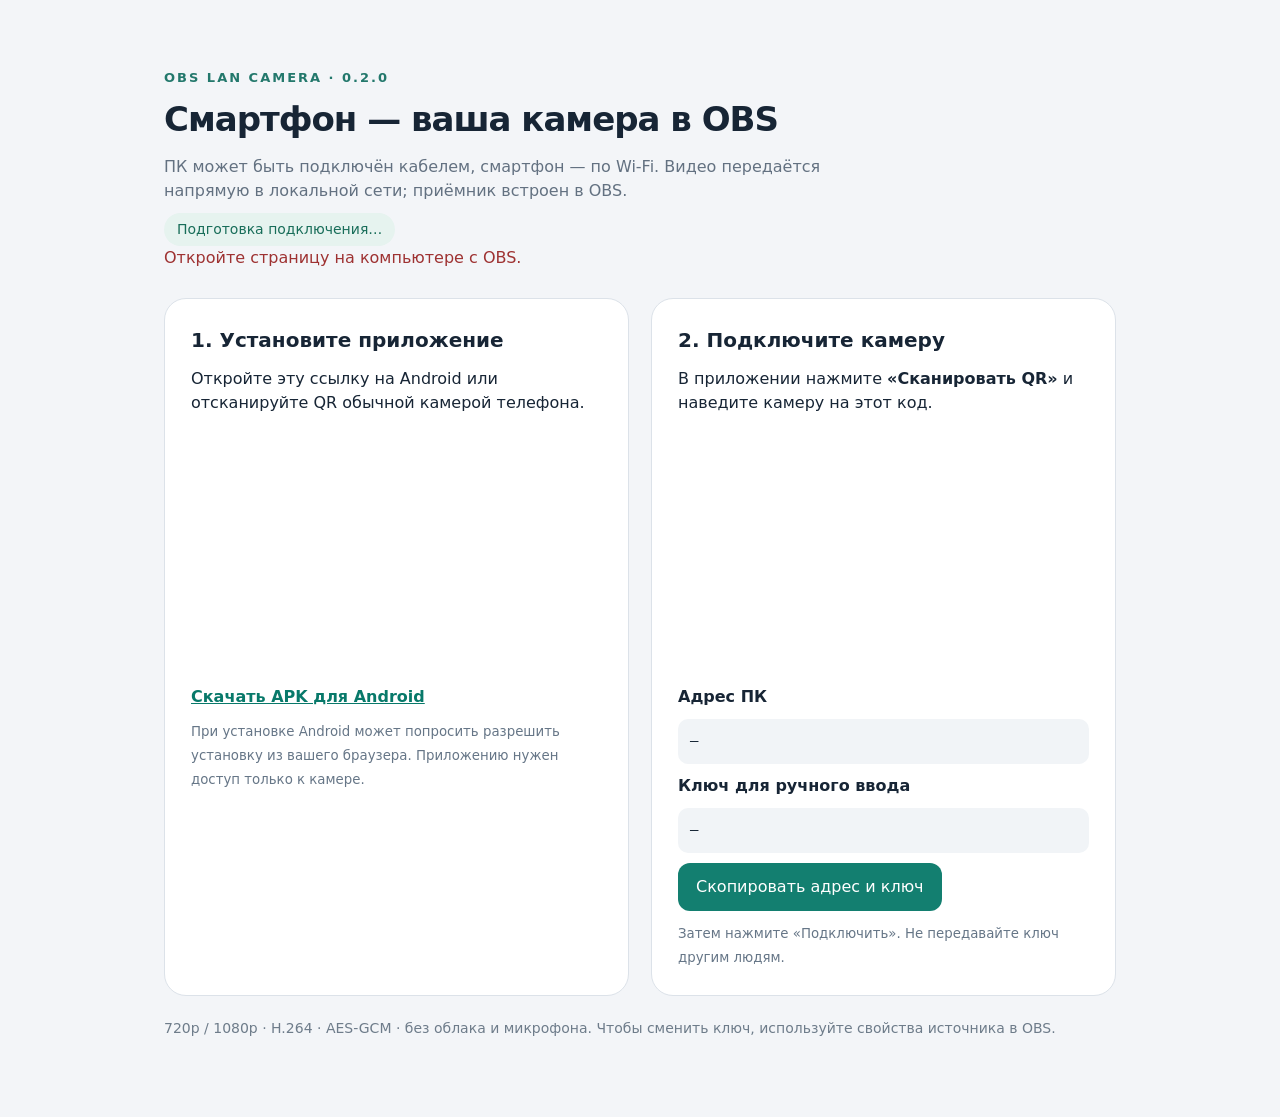
==== plugin/data/pair.html @ 498dae43 "Add OBS LAN Camera 0.2.0 with Android sender, installer and GitHub updates" ====
<!doctype html><html lang="ru"><meta charset="utf-8"><meta name="viewport" content="width=device-width,initial-scale=1"><title>OBS LAN Camera — подключение</title>
<style>*{box-sizing:border-box}body{margin:0;background:#f3f5f8;color:#172535;font:16px/1.5 system-ui,sans-serif}main{max-width:1000px;margin:44px auto;padding:24px}h1{font-size:34px;letter-spacing:-1px;margin:6px 0}.eyebrow{font-size:13px;color:#23786c;letter-spacing:2px;font-weight:700}.sub{color:#637181;max-width:680px}.grid{display:grid;grid-template-columns:1fr 1fr;gap:22px;margin-top:28px}.card{background:white;border:1px solid #dce2e9;border-radius:22px;padding:26px}h2{font-size:20px;margin:0 0 12px}p{margin:10px 0}.qr{background:white;min-height:230px;margin:20px auto;width:230px}.qr img{width:100%;height:auto}a{color:#08796a;font-weight:600}.pill{display:inline-block;background:#e6f3ef;border-radius:20px;padding:6px 13px;color:#186d59;font-size:14px}.code{background:#f1f4f7;border-radius:10px;padding:12px;word-break:break-all;font:14px/1.5 monospace;user-select:all}small{color:#667687}button{background:#137f70;border:0;color:#fff;padding:12px 18px;border-radius:12px;cursor:pointer;font:inherit}.foot{margin-top:22px;color:#6e7c8a;font-size:14px}#error{color:#9e3232}@media(max-width:650px){main{margin:12px auto;padding:16px}.grid{grid-template-columns:1fr}h1{font-size:28px}}</style>
<main><div class="eyebrow">OBS LAN CAMERA · 0.2.0</div><h1>Смартфон — ваша камера в OBS</h1><p class="sub">ПК может быть подключён кабелем, смартфон — по Wi-Fi. Видео передаётся напрямую в локальной сети; приёмник встроен в OBS.</p><span class="pill" id="state">Подготовка подключения…</span><div id="error"></div><div class="grid"><section class="card"><h2>1. Установите приложение</h2><p>Откройте эту ссылку на Android или отсканируйте QR обычной камерой телефона.</p><div class="qr" id="downloadqr"></div><p><a id="download" href="/app.apk">Скачать APK для Android</a></p><small>При установке Android может попросить разрешить установку из вашего браузера. Приложению нужен доступ только к камере.</small></section><section class="card"><h2>2. Подключите камеру</h2><p>В приложении нажмите <b>«Сканировать QR»</b> и наведите камеру на этот код.</p><div class="qr" id="pairqr"></div><p><b>Адрес ПК</b></p><div class="code" id="address">—</div><p><b>Ключ для ручного ввода</b></p><div class="code" id="token">—</div><p><button id="copy">Скопировать адрес и ключ</button></p><small>Затем нажмите «Подключить». Не передавайте ключ другим людям.</small></section></div><p class="foot">720p / 1080p · H.264 · AES-GCM · без облака и микрофона. Чтобы сменить ключ, используйте свойства источника в OBS.</p></main><script src="qrcode.js"></script><script src="pair.js"></script></html>
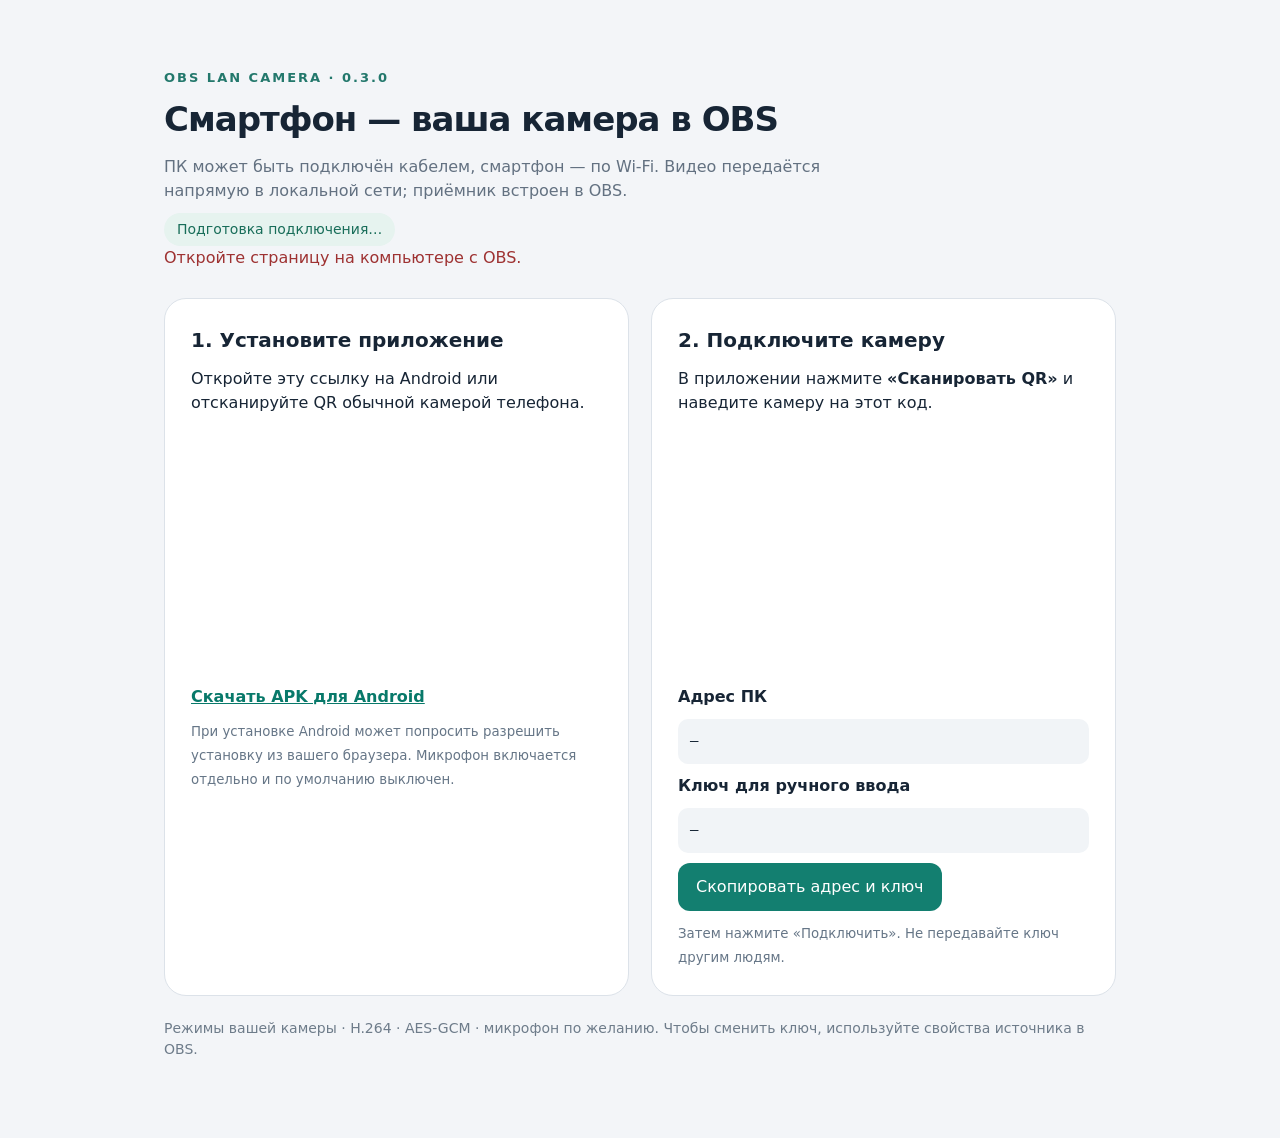
==== commit 7fd4bca5: "Add native pairing, adaptive Android camera UI, microphone and APK updates" ====
--- a/plugin/data/pair.html
+++ b/plugin/data/pair.html
@@ -1,4 +1,4 @@
 <!doctype html><html lang="ru"><meta charset="utf-8"><meta name="viewport" content="width=device-width,initial-scale=1"><title>OBS LAN Camera — подключение</title>
 <style>*{box-sizing:border-box}body{margin:0;background:#f3f5f8;color:#172535;font:16px/1.5 system-ui,sans-serif}main{max-width:1000px;margin:44px auto;padding:24px}h1{font-size:34px;letter-spacing:-1px;margin:6px 0}.eyebrow{font-size:13px;color:#23786c;letter-spacing:2px;font-weight:700}.sub{color:#637181;max-width:680px}.grid{display:grid;grid-template-columns:1fr 1fr;gap:22px;margin-top:28px}.card{background:white;border:1px solid #dce2e9;border-radius:22px;padding:26px}h2{font-size:20px;margin:0 0 12px}p{margin:10px 0}.qr{background:white;min-height:230px;margin:20px auto;width:230px}.qr img{width:100%;height:auto}a{color:#08796a;font-weight:600}.pill{display:inline-block;background:#e6f3ef;border-radius:20px;padding:6px 13px;color:#186d59;font-size:14px}.code{background:#f1f4f7;border-radius:10px;padding:12px;word-break:break-all;font:14px/1.5 monospace;user-select:all}small{color:#667687}button{background:#137f70;border:0;color:#fff;padding:12px 18px;border-radius:12px;cursor:pointer;font:inherit}.foot{margin-top:22px;color:#6e7c8a;font-size:14px}#error{color:#9e3232}@media(max-width:650px){main{margin:12px auto;padding:16px}.grid{grid-template-columns:1fr}h1{font-size:28px}}</style>
-<main><div class="eyebrow">OBS LAN CAMERA · 0.2.0</div><h1>Смартфон — ваша камера в OBS</h1><p class="sub">ПК может быть подключён кабелем, смартфон — по Wi-Fi. Видео передаётся напрямую в локальной сети; приёмник встроен в OBS.</p><span class="pill" id="state">Подготовка подключения…</span><div id="error"></div><div class="grid"><section class="card"><h2>1. Установите приложение</h2><p>Откройте эту ссылку на Android или отсканируйте QR обычной камерой телефона.</p><div class="qr" id="downloadqr"></div><p><a id="download" href="/app.apk">Скачать APK для Android</a></p><small>При установке Android может попросить разрешить установку из вашего браузера. Приложению нужен доступ только к камере.</small></section><section class="card"><h2>2. Подключите камеру</h2><p>В приложении нажмите <b>«Сканировать QR»</b> и наведите камеру на этот код.</p><div class="qr" id="pairqr"></div><p><b>Адрес ПК</b></p><div class="code" id="address">—</div><p><b>Ключ для ручного ввода</b></p><div class="code" id="token">—</div><p><button id="copy">Скопировать адрес и ключ</button></p><small>Затем нажмите «Подключить». Не передавайте ключ другим людям.</small></section></div><p class="foot">720p / 1080p · H.264 · AES-GCM · без облака и микрофона. Чтобы сменить ключ, используйте свойства источника в OBS.</p></main><script src="qrcode.js"></script><script src="pair.js"></script></html>
+<main><div class="eyebrow">OBS LAN CAMERA · 0.3.0</div><h1>Смартфон — ваша камера в OBS</h1><p class="sub">ПК может быть подключён кабелем, смартфон — по Wi-Fi. Видео передаётся напрямую в локальной сети; приёмник встроен в OBS.</p><span class="pill" id="state">Подготовка подключения…</span><div id="error"></div><div class="grid"><section class="card"><h2>1. Установите приложение</h2><p>Откройте эту ссылку на Android или отсканируйте QR обычной камерой телефона.</p><div class="qr" id="downloadqr"></div><p><a id="download" href="/app.apk">Скачать APK для Android</a></p><small>При установке Android может попросить разрешить установку из вашего браузера. Микрофон включается отдельно и по умолчанию выключен.</small></section><section class="card"><h2>2. Подключите камеру</h2><p>В приложении нажмите <b>«Сканировать QR»</b> и наведите камеру на этот код.</p><div class="qr" id="pairqr"></div><p><b>Адрес ПК</b></p><div class="code" id="address">—</div><p><b>Ключ для ручного ввода</b></p><div class="code" id="token">—</div><p><button id="copy">Скопировать адрес и ключ</button></p><small>Затем нажмите «Подключить». Не передавайте ключ другим людям.</small></section></div><p class="foot">Режимы вашей камеры · H.264 · AES-GCM · микрофон по желанию. Чтобы сменить ключ, используйте свойства источника в OBS.</p></main><script src="qrcode.js"></script><script src="pair.js"></script></html>
 
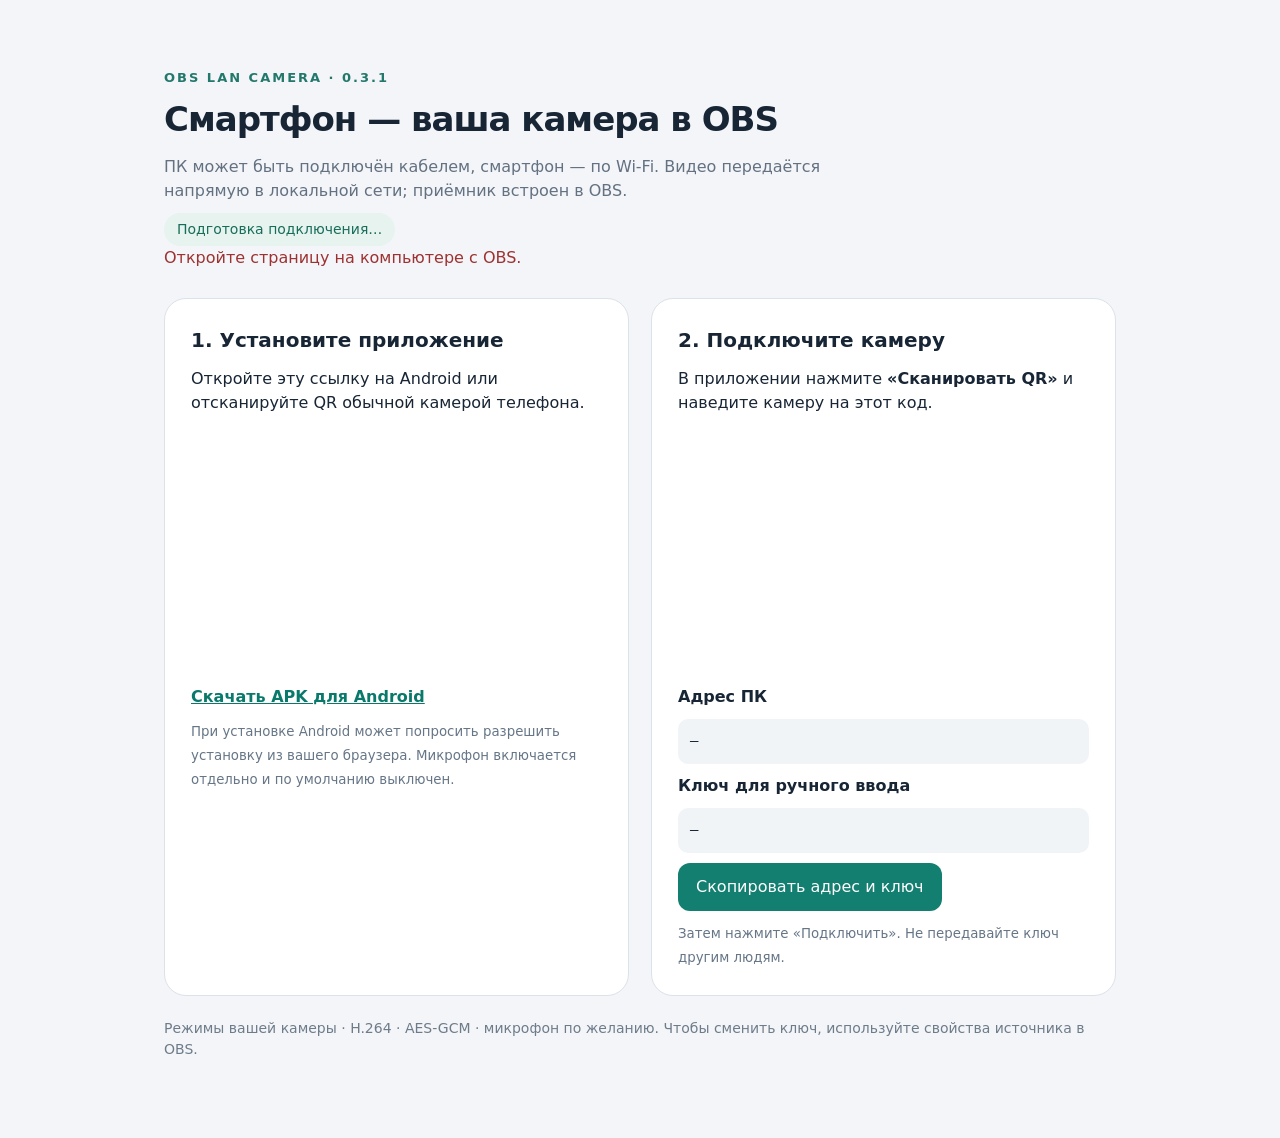
==== commit 6b89fbe1: "Fix Camera2 preview transform and enable supported stabilization and 60 fps" ====
--- a/plugin/data/pair.html
+++ b/plugin/data/pair.html
@@ -1,4 +1,4 @@
 <!doctype html><html lang="ru"><meta charset="utf-8"><meta name="viewport" content="width=device-width,initial-scale=1"><title>OBS LAN Camera — подключение</title>
 <style>*{box-sizing:border-box}body{margin:0;background:#f3f5f8;color:#172535;font:16px/1.5 system-ui,sans-serif}main{max-width:1000px;margin:44px auto;padding:24px}h1{font-size:34px;letter-spacing:-1px;margin:6px 0}.eyebrow{font-size:13px;color:#23786c;letter-spacing:2px;font-weight:700}.sub{color:#637181;max-width:680px}.grid{display:grid;grid-template-columns:1fr 1fr;gap:22px;margin-top:28px}.card{background:white;border:1px solid #dce2e9;border-radius:22px;padding:26px}h2{font-size:20px;margin:0 0 12px}p{margin:10px 0}.qr{background:white;min-height:230px;margin:20px auto;width:230px}.qr img{width:100%;height:auto}a{color:#08796a;font-weight:600}.pill{display:inline-block;background:#e6f3ef;border-radius:20px;padding:6px 13px;color:#186d59;font-size:14px}.code{background:#f1f4f7;border-radius:10px;padding:12px;word-break:break-all;font:14px/1.5 monospace;user-select:all}small{color:#667687}button{background:#137f70;border:0;color:#fff;padding:12px 18px;border-radius:12px;cursor:pointer;font:inherit}.foot{margin-top:22px;color:#6e7c8a;font-size:14px}#error{color:#9e3232}@media(max-width:650px){main{margin:12px auto;padding:16px}.grid{grid-template-columns:1fr}h1{font-size:28px}}</style>
-<main><div class="eyebrow">OBS LAN CAMERA · 0.3.0</div><h1>Смартфон — ваша камера в OBS</h1><p class="sub">ПК может быть подключён кабелем, смартфон — по Wi-Fi. Видео передаётся напрямую в локальной сети; приёмник встроен в OBS.</p><span class="pill" id="state">Подготовка подключения…</span><div id="error"></div><div class="grid"><section class="card"><h2>1. Установите приложение</h2><p>Откройте эту ссылку на Android или отсканируйте QR обычной камерой телефона.</p><div class="qr" id="downloadqr"></div><p><a id="download" href="/app.apk">Скачать APK для Android</a></p><small>При установке Android может попросить разрешить установку из вашего браузера. Микрофон включается отдельно и по умолчанию выключен.</small></section><section class="card"><h2>2. Подключите камеру</h2><p>В приложении нажмите <b>«Сканировать QR»</b> и наведите камеру на этот код.</p><div class="qr" id="pairqr"></div><p><b>Адрес ПК</b></p><div class="code" id="address">—</div><p><b>Ключ для ручного ввода</b></p><div class="code" id="token">—</div><p><button id="copy">Скопировать адрес и ключ</button></p><small>Затем нажмите «Подключить». Не передавайте ключ другим людям.</small></section></div><p class="foot">Режимы вашей камеры · H.264 · AES-GCM · микрофон по желанию. Чтобы сменить ключ, используйте свойства источника в OBS.</p></main><script src="qrcode.js"></script><script src="pair.js"></script></html>
+<main><div class="eyebrow">OBS LAN CAMERA · 0.3.1</div><h1>Смартфон — ваша камера в OBS</h1><p class="sub">ПК может быть подключён кабелем, смартфон — по Wi-Fi. Видео передаётся напрямую в локальной сети; приёмник встроен в OBS.</p><span class="pill" id="state">Подготовка подключения…</span><div id="error"></div><div class="grid"><section class="card"><h2>1. Установите приложение</h2><p>Откройте эту ссылку на Android или отсканируйте QR обычной камерой телефона.</p><div class="qr" id="downloadqr"></div><p><a id="download" href="/app.apk">Скачать APK для Android</a></p><small>При установке Android может попросить разрешить установку из вашего браузера. Микрофон включается отдельно и по умолчанию выключен.</small></section><section class="card"><h2>2. Подключите камеру</h2><p>В приложении нажмите <b>«Сканировать QR»</b> и наведите камеру на этот код.</p><div class="qr" id="pairqr"></div><p><b>Адрес ПК</b></p><div class="code" id="address">—</div><p><b>Ключ для ручного ввода</b></p><div class="code" id="token">—</div><p><button id="copy">Скопировать адрес и ключ</button></p><small>Затем нажмите «Подключить». Не передавайте ключ другим людям.</small></section></div><p class="foot">Режимы вашей камеры · H.264 · AES-GCM · микрофон по желанию. Чтобы сменить ключ, используйте свойства источника в OBS.</p></main><script src="qrcode.js"></script><script src="pair.js"></script></html>
 
